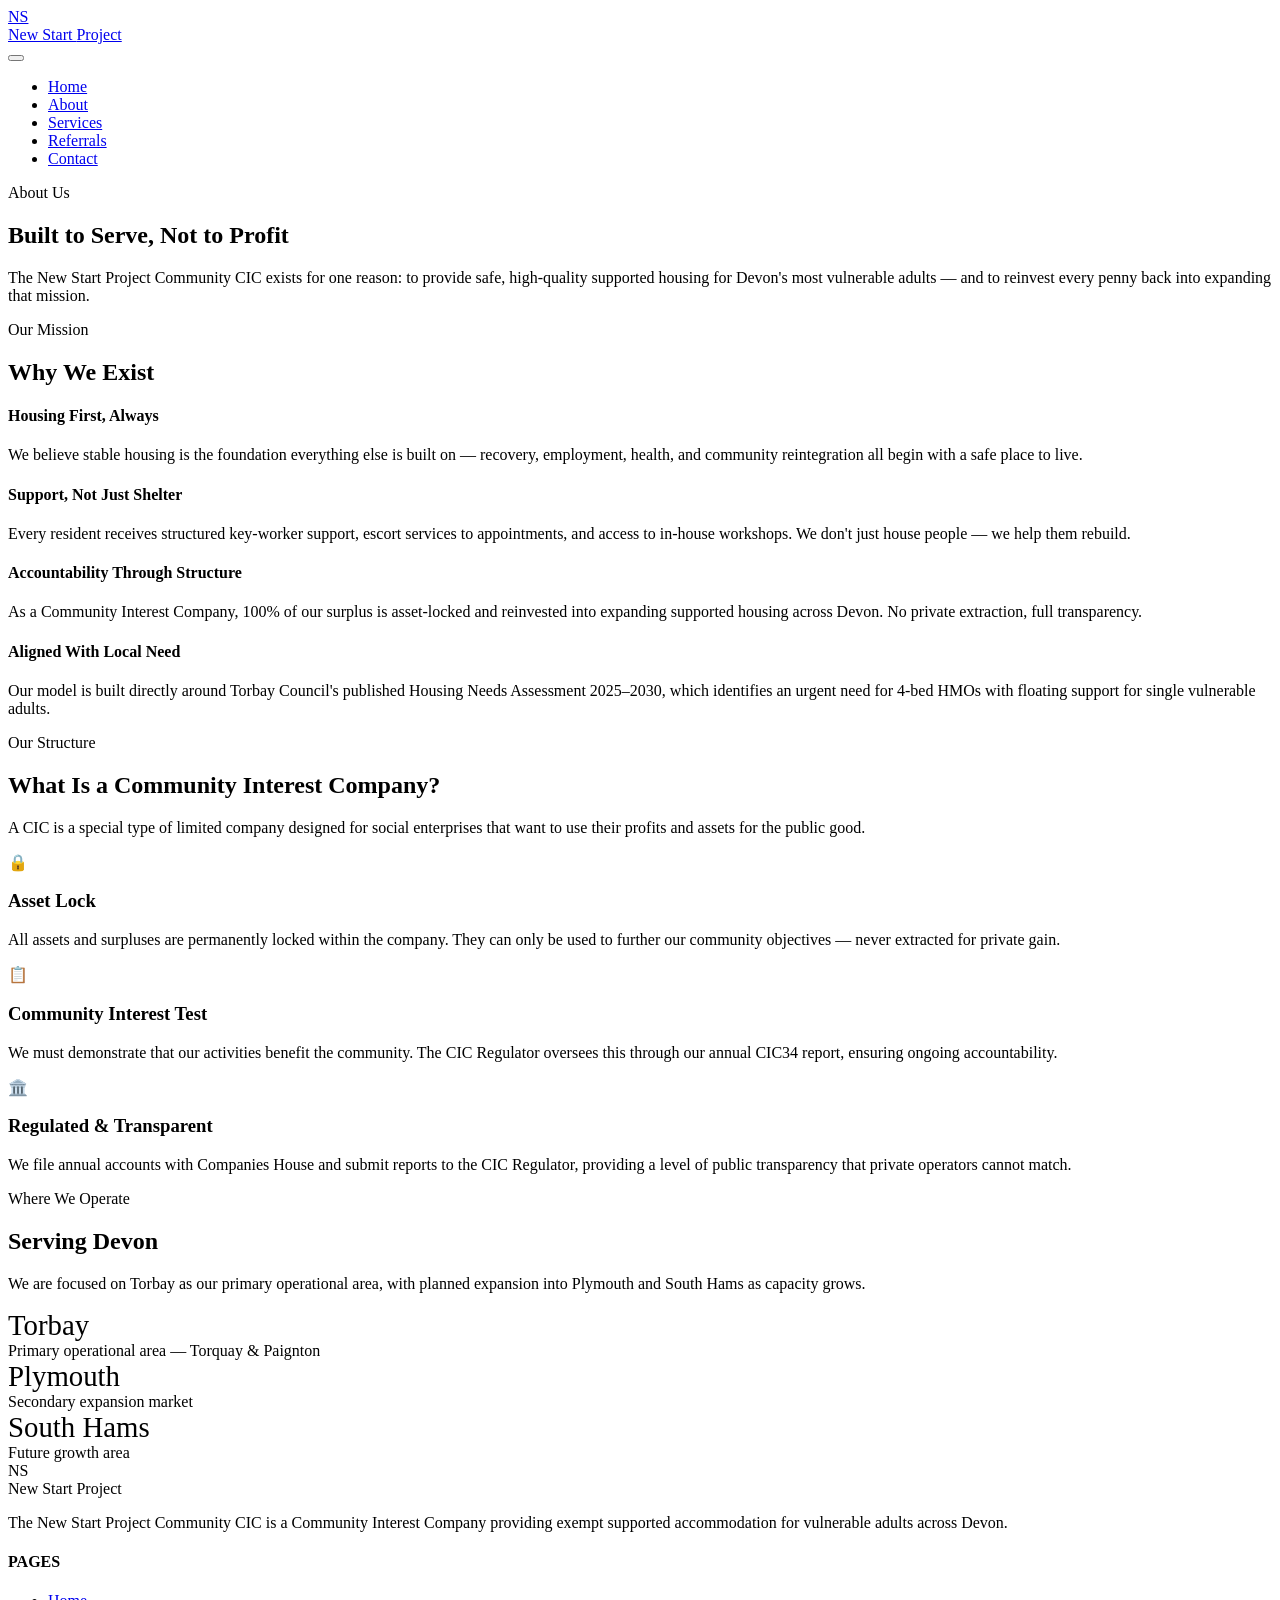
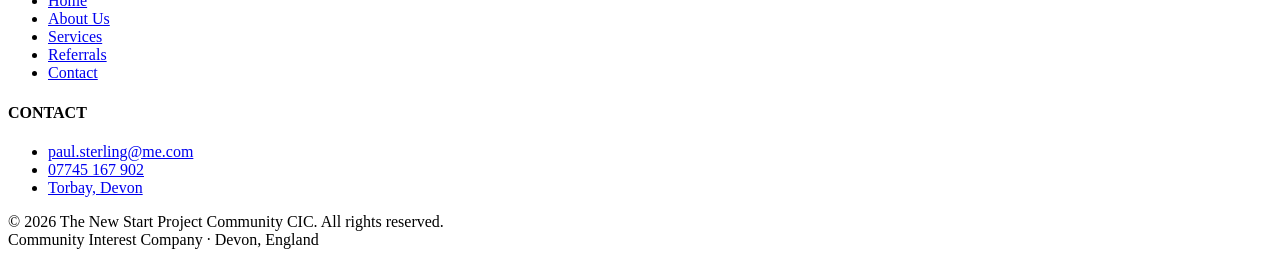
==== about.html @ faecfd9a "Add files via upload" ====
<!DOCTYPE html>
<html lang="en">
<head>
  <meta charset="UTF-8">
  <meta name="viewport" content="width=device-width, initial-scale=1.0">
  <title>About Us | The New Start Project Community CIC</title>
  <meta name="description" content="Learn about The New Start Project Community CIC — our mission, values, and commitment to providing supported housing for vulnerable adults in Devon.">
  <link rel="preconnect" href="https://fonts.googleapis.com">
  <link href="https://fonts.googleapis.com/css2?family=Inter:wght@400;500;600;700;800&display=swap" rel="stylesheet">
  <link rel="stylesheet" href="../css/style.css">
</head>
<body>

  <header>
    <div class="nav-container">
      <a href="../index.html" class="logo">
        <div class="logo-icon">NS</div>
        <div class="logo-text">New Start <span>Project</span></div>
      </a>
      <button class="nav-toggle" onclick="document.querySelector('nav ul').classList.toggle('open')" aria-label="Toggle menu">
        <span></span><span></span><span></span>
      </button>
      <nav>
        <ul>
          <li><a href="../index.html">Home</a></li>
          <li><a href="about.html" class="active">About</a></li>
          <li><a href="services.html">Services</a></li>
          <li><a href="referrals.html">Referrals</a></li>
          <li><a href="contact.html">Contact</a></li>
        </ul>
      </nav>
    </div>
  </header>

  <section class="hero">
    <div class="container">
      <div class="hero-badge">About Us</div>
      <h1>Built to Serve, <span>Not to Profit</span></h1>
      <p>The New Start Project Community CIC exists for one reason: to provide safe, high-quality supported housing for Devon's most vulnerable adults — and to reinvest every penny back into expanding that mission.</p>
    </div>
  </section>

  <!-- MISSION -->
  <section>
    <div class="container">
      <div class="section-header">
        <div class="section-label">Our Mission</div>
        <h2>Why We Exist</h2>
      </div>
      <div class="feature-list">
        <div class="feature">
          <div class="feature-marker"></div>
          <div>
            <h4>Housing First, Always</h4>
            <p>We believe stable housing is the foundation everything else is built on — recovery, employment, health, and community reintegration all begin with a safe place to live.</p>
          </div>
        </div>
        <div class="feature">
          <div class="feature-marker"></div>
          <div>
            <h4>Support, Not Just Shelter</h4>
            <p>Every resident receives structured key-worker support, escort services to appointments, and access to in-house workshops. We don't just house people — we help them rebuild.</p>
          </div>
        </div>
        <div class="feature">
          <div class="feature-marker"></div>
          <div>
            <h4>Accountability Through Structure</h4>
            <p>As a Community Interest Company, 100% of our surplus is asset-locked and reinvested into expanding supported housing across Devon. No private extraction, full transparency.</p>
          </div>
        </div>
        <div class="feature">
          <div class="feature-marker"></div>
          <div>
            <h4>Aligned With Local Need</h4>
            <p>Our model is built directly around Torbay Council's published Housing Needs Assessment 2025–2030, which identifies an urgent need for 4-bed HMOs with floating support for single vulnerable adults.</p>
          </div>
        </div>
      </div>
    </div>
  </section>

  <!-- CIC STRUCTURE -->
  <section>
    <div class="container">
      <div class="section-header">
        <div class="section-label">Our Structure</div>
        <h2>What Is a Community Interest Company?</h2>
        <p>A CIC is a special type of limited company designed for social enterprises that want to use their profits and assets for the public good.</p>
      </div>
      <div class="card-grid">
        <div class="card">
          <div class="card-icon">🔒</div>
          <h3>Asset Lock</h3>
          <p>All assets and surpluses are permanently locked within the company. They can only be used to further our community objectives — never extracted for private gain.</p>
        </div>
        <div class="card">
          <div class="card-icon">📋</div>
          <h3>Community Interest Test</h3>
          <p>We must demonstrate that our activities benefit the community. The CIC Regulator oversees this through our annual CIC34 report, ensuring ongoing accountability.</p>
        </div>
        <div class="card">
          <div class="card-icon">🏛️</div>
          <h3>Regulated &amp; Transparent</h3>
          <p>We file annual accounts with Companies House and submit reports to the CIC Regulator, providing a level of public transparency that private operators cannot match.</p>
        </div>
      </div>
    </div>
  </section>

  <!-- AREA -->
  <section>
    <div class="container">
      <div class="section-header">
        <div class="section-label">Where We Operate</div>
        <h2>Serving Devon</h2>
        <p>We are focused on Torbay as our primary operational area, with planned expansion into Plymouth and South Hams as capacity grows.</p>
      </div>
      <div class="stats-row">
        <div class="stat">
          <div class="stat-number" style="font-size: 1.8rem;">Torbay</div>
          <div class="stat-label">Primary operational area — Torquay &amp; Paignton</div>
        </div>
        <div class="stat">
          <div class="stat-number" style="font-size: 1.8rem;">Plymouth</div>
          <div class="stat-label">Secondary expansion market</div>
        </div>
        <div class="stat">
          <div class="stat-number" style="font-size: 1.8rem;">South Hams</div>
          <div class="stat-label">Future growth area</div>
        </div>
      </div>
    </div>
  </section>

  <footer>
    <div class="container">
      <div class="footer-grid">
        <div class="footer-brand">
          <div class="logo" style="margin-bottom: 0.5rem;">
            <div class="logo-icon">NS</div>
            <div class="logo-text">New Start <span>Project</span></div>
          </div>
          <p>The New Start Project Community CIC is a Community Interest Company providing exempt supported accommodation for vulnerable adults across Devon.</p>
        </div>
        <div>
          <h4>PAGES</h4>
          <ul>
            <li><a href="../index.html">Home</a></li>
            <li><a href="about.html">About Us</a></li>
            <li><a href="services.html">Services</a></li>
            <li><a href="referrals.html">Referrals</a></li>
            <li><a href="contact.html">Contact</a></li>
          </ul>
        </div>
        <div>
          <h4>CONTACT</h4>
          <ul>
            <li><a href="mailto:paul.sterling@me.com">paul.sterling@me.com</a></li>
            <li><a href="tel:07745167902">07745 167 902</a></li>
            <li><a href="#">Torbay, Devon</a></li>
          </ul>
        </div>
      </div>
      <div class="footer-bottom">
        <div>&copy; 2026 The New Start Project Community CIC. All rights reserved.</div>
        <div>Community Interest Company &middot; <span>Devon, England</span></div>
      </div>
    </div>
  </footer>

</body>
</html>
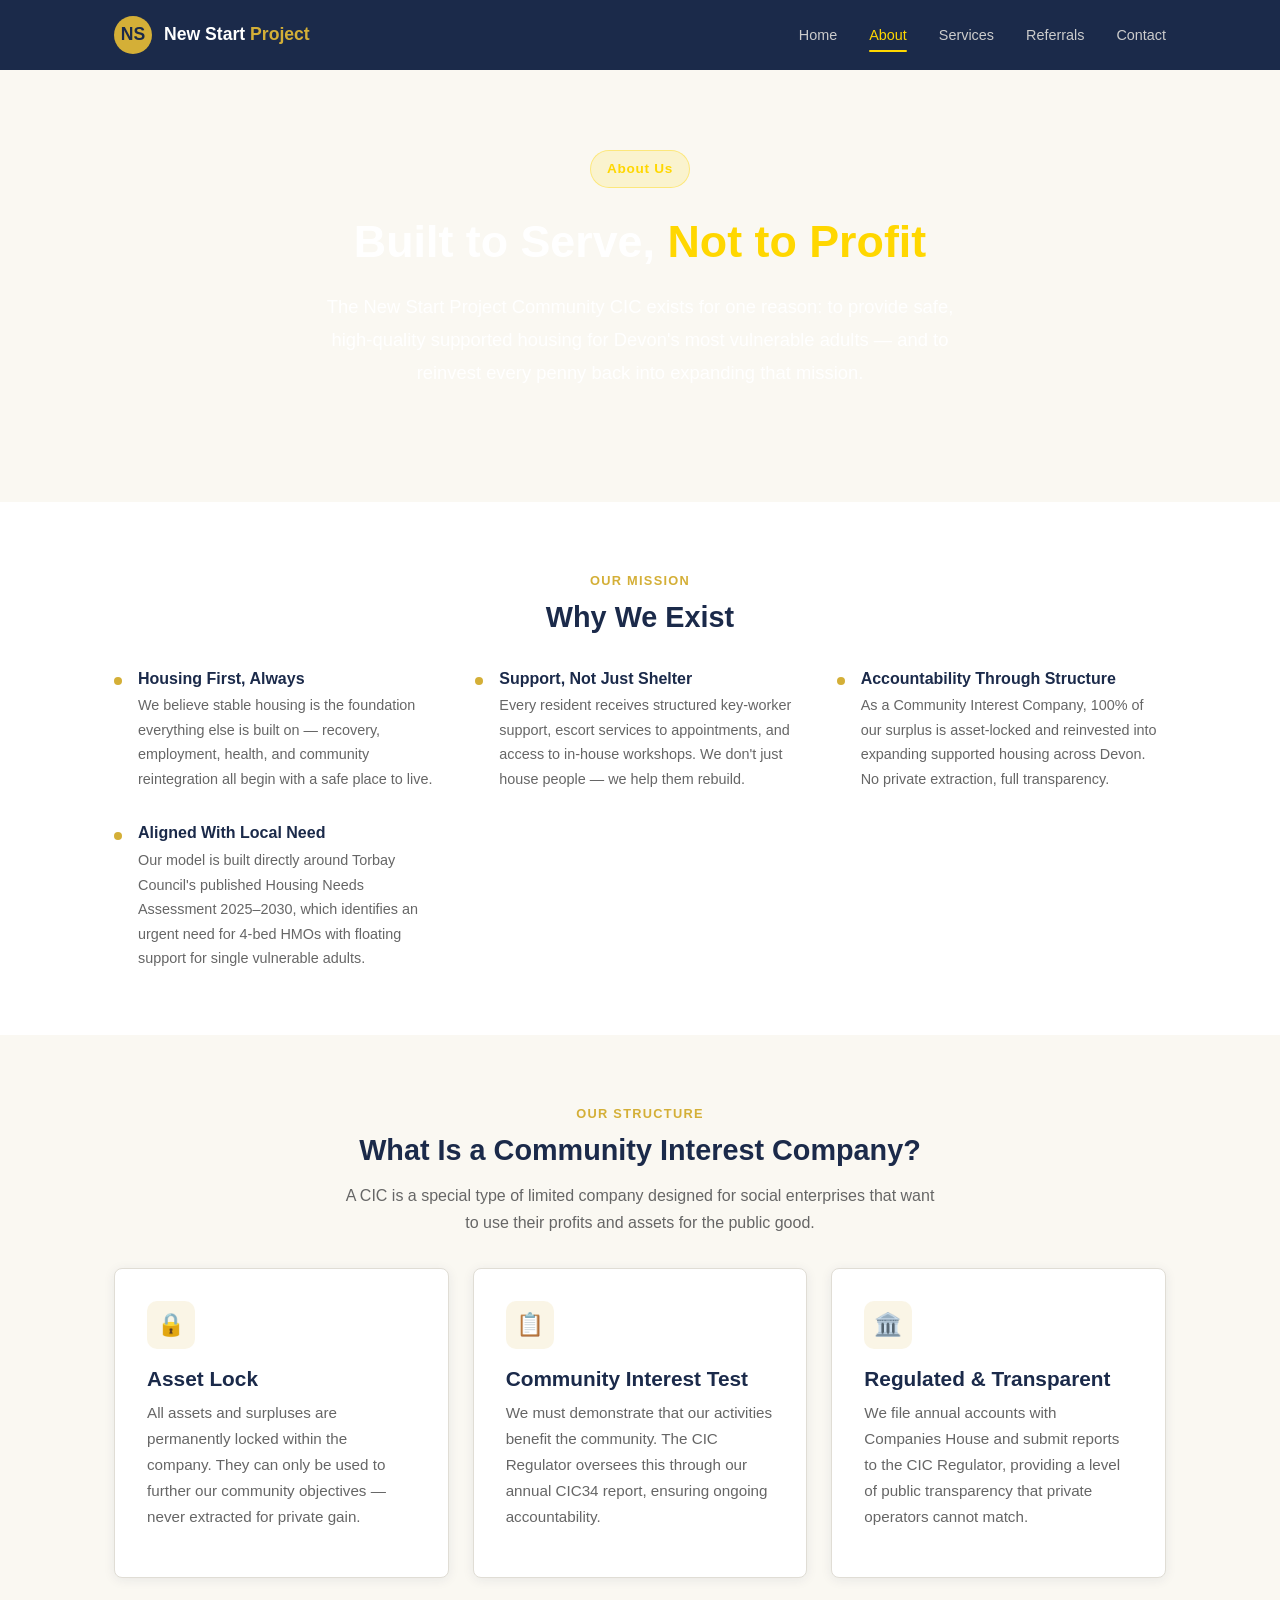
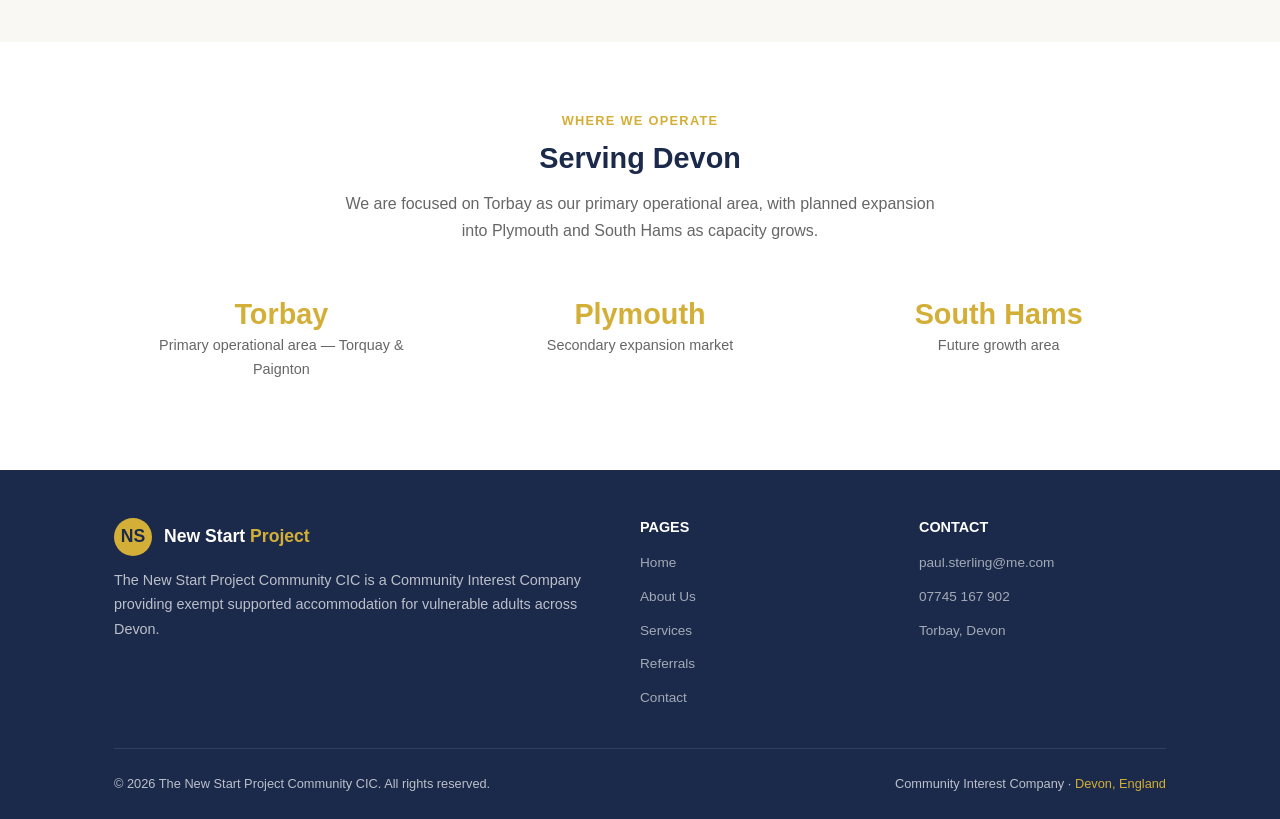
==== commit 221d329a: "Add files via upload" ====
--- a/about.html
+++ b/about.html
@@ -7,13 +7,13 @@
   <meta name="description" content="Learn about The New Start Project Community CIC — our mission, values, and commitment to providing supported housing for vulnerable adults in Devon.">
   <link rel="preconnect" href="https://fonts.googleapis.com">
   <link href="https://fonts.googleapis.com/css2?family=Inter:wght@400;500;600;700;800&display=swap" rel="stylesheet">
-  <link rel="stylesheet" href="../css/style.css">
+  <link rel="stylesheet" href="style.css">
 </head>
 <body>
 
   <header>
     <div class="nav-container">
-      <a href="../index.html" class="logo">
+      <a href="index.html" class="logo">
         <div class="logo-icon">NS</div>
         <div class="logo-text">New Start <span>Project</span></div>
       </a>
@@ -22,7 +22,7 @@
       </button>
       <nav>
         <ul>
-          <li><a href="../index.html">Home</a></li>
+          <li><a href="index.html">Home</a></li>
           <li><a href="about.html" class="active">About</a></li>
           <li><a href="services.html">Services</a></li>
           <li><a href="referrals.html">Referrals</a></li>
@@ -146,7 +146,7 @@
         <div>
           <h4>PAGES</h4>
           <ul>
-            <li><a href="../index.html">Home</a></li>
+            <li><a href="index.html">Home</a></li>
             <li><a href="about.html">About Us</a></li>
             <li><a href="services.html">Services</a></li>
             <li><a href="referrals.html">Referrals</a></li>
--- a/style.css
+++ b/style.css
@@ -0,0 +1,302 @@
+* { box-sizing: border-box; margin: 0; padding: 0; }
+html { scroll-behavior: smooth; }
+
+body {
+  font-family: 'Inter', -apple-system, BlinkMacSystemFont, 'Segoe UI', sans-serif;
+  color: #333333;
+  background: #FFFFFF;
+  line-height: 1.7;
+  font-size: 16px;
+}
+
+a { color: #D4AF37; text-decoration: none; }
+a:hover { color: #FFD700; }
+img { max-width: 100%; display: block; }
+
+h1, h2, h3, h4 { color: #1B2A4A; font-weight: 700; line-height: 1.3; }
+h1 { font-size: 2.5rem; margin-bottom: 1rem; }
+h2 { font-size: 1.8rem; margin-bottom: 0.75rem; }
+h3 { font-size: 1.3rem; margin-bottom: 0.5rem; }
+p { margin-bottom: 1rem; }
+
+.container { max-width: 1100px; margin: 0 auto; padding: 0 1.5rem; }
+section { padding: 4rem 0; }
+section:nth-child(even) { background: #FAF8F2; }
+
+header {
+  background: #1B2A4A;
+  position: sticky;
+  top: 0;
+  z-index: 100;
+}
+
+.nav-container {
+  max-width: 1100px;
+  margin: 0 auto;
+  padding: 0 1.5rem;
+  display: flex;
+  justify-content: space-between;
+  align-items: center;
+  height: 70px;
+}
+
+.logo { display: flex; align-items: center; gap: 0.75rem; text-decoration: none; }
+
+.logo-icon {
+  width: 38px;
+  height: 38px;
+  background: #D4AF37;
+  border-radius: 50%;
+  display: flex;
+  align-items: center;
+  justify-content: center;
+  font-weight: 800;
+  color: #1B2A4A;
+  font-size: 1.1rem;
+}
+
+.logo-text { color: #FFFFFF; font-weight: 700; font-size: 1.1rem; }
+.logo-text span { color: #D4AF37; }
+
+nav ul { list-style: none; display: flex; gap: 2rem; }
+nav a { color: #CCCCCC; font-size: 0.9rem; font-weight: 500; padding: 0.4rem 0; position: relative; }
+nav a:hover, nav a.active { color: #FFD700; }
+nav a.active::after {
+  content: '';
+  position: absolute;
+  bottom: -2px;
+  left: 0;
+  right: 0;
+  height: 2px;
+  background: #FFD700;
+  border-radius: 2px;
+}
+
+.nav-toggle { display: none; background: none; border: none; cursor: pointer; padding: 0.5rem; }
+.nav-toggle span { display: block; width: 24px; height: 2px; background: #FFFFFF; margin: 5px 0; }
+
+.hero {
+  background: #1B2A4A;
+  padding: 5rem 0;
+  text-align: center;
+}
+
+.hero h1 { color: #FFFFFF; font-size: 2.8rem; margin-bottom: 1.25rem; }
+.hero h1 span { color: #FFD700; }
+.hero p { font-size: 1.15rem; color: #FFFFFF; max-width: 650px; margin: 0 auto 2rem; line-height: 1.8; }
+
+.hero-badge {
+  display: inline-block;
+  background: rgba(255, 215, 0, 0.15);
+  border: 1px solid rgba(255, 215, 0, 0.4);
+  color: #FFD700;
+  font-size: 0.85rem;
+  font-weight: 600;
+  padding: 0.4rem 1rem;
+  border-radius: 50px;
+  margin-bottom: 1.5rem;
+  letter-spacing: 0.05em;
+}
+
+.btn {
+  display: inline-block;
+  padding: 0.75rem 1.75rem;
+  border-radius: 8px;
+  font-weight: 600;
+  font-size: 0.95rem;
+  cursor: pointer;
+  border: none;
+  text-decoration: none;
+}
+
+.btn-primary { background: #D4AF37; color: #1B2A4A; }
+.btn-primary:hover { background: #FFD700; color: #1B2A4A; }
+.btn-outline { background: transparent; color: #FFFFFF; border: 2px solid #FFFFFF; }
+.btn-outline:hover { border-color: #FFD700; color: #FFD700; }
+.btn-group { display: flex; gap: 1rem; justify-content: center; flex-wrap: wrap; }
+
+.card-grid {
+  display: grid;
+  grid-template-columns: repeat(auto-fit, minmax(300px, 1fr));
+  gap: 1.5rem;
+  margin-top: 2rem;
+}
+
+.card {
+  background: #FFFFFF;
+  border-radius: 8px;
+  padding: 2rem;
+  box-shadow: 0 2px 12px rgba(27, 42, 74, 0.08);
+  border: 1px solid #E0DDD5;
+  transition: transform 0.3s ease, box-shadow 0.3s ease;
+}
+
+.card:hover { transform: translateY(-3px); box-shadow: 0 8px 24px rgba(27, 42, 74, 0.12); }
+
+.card-icon {
+  width: 48px;
+  height: 48px;
+  background: rgba(212, 175, 55, 0.12);
+  border-radius: 10px;
+  display: flex;
+  align-items: center;
+  justify-content: center;
+  margin-bottom: 1rem;
+  font-size: 1.4rem;
+}
+
+.card p { color: #666666; font-size: 0.95rem; }
+
+.stats-row {
+  display: grid;
+  grid-template-columns: repeat(auto-fit, minmax(200px, 1fr));
+  gap: 1.5rem;
+  margin-top: 2rem;
+}
+
+.stat { text-align: center; padding: 1.5rem; }
+.stat-number { font-size: 2.5rem; font-weight: 800; color: #D4AF37; line-height: 1; margin-bottom: 0.25rem; }
+.stat-label { color: #666666; font-size: 0.9rem; }
+
+.section-header { text-align: center; max-width: 600px; margin: 0 auto 2rem; }
+.section-header p { color: #666666; }
+.section-label {
+  display: inline-block;
+  font-size: 0.8rem;
+  font-weight: 700;
+  color: #D4AF37;
+  letter-spacing: 0.1em;
+  text-transform: uppercase;
+  margin-bottom: 0.5rem;
+}
+
+.feature-list {
+  display: grid;
+  grid-template-columns: repeat(auto-fit, minmax(280px, 1fr));
+  gap: 2rem;
+  margin-top: 2rem;
+}
+
+.feature { display: flex; gap: 1rem; }
+.feature-marker { flex-shrink: 0; width: 8px; height: 8px; background: #D4AF37; border-radius: 50%; margin-top: 0.55rem; }
+.feature h4 { font-size: 1rem; margin-bottom: 0.25rem; }
+.feature p { color: #666666; font-size: 0.9rem; margin: 0; }
+
+.process-steps {
+  display: grid;
+  grid-template-columns: repeat(auto-fit, minmax(220px, 1fr));
+  gap: 1.5rem;
+  margin-top: 2rem;
+}
+
+.step { text-align: center; padding: 1.5rem; }
+.step-number {
+  width: 44px;
+  height: 44px;
+  background: #1B2A4A;
+  color: #FFD700;
+  border-radius: 50%;
+  display: flex;
+  align-items: center;
+  justify-content: center;
+  font-weight: 800;
+  font-size: 1.1rem;
+  margin: 0 auto 1rem;
+}
+
+.step p { color: #666666; font-size: 0.9rem; }
+
+.contact-grid { display: grid; grid-template-columns: 1fr 1fr; gap: 2rem; margin-top: 2rem; }
+.contact-info-block { display: flex; gap: 1rem; margin-bottom: 1.5rem; }
+.contact-icon {
+  flex-shrink: 0;
+  width: 44px;
+  height: 44px;
+  background: rgba(212, 175, 55, 0.12);
+  border-radius: 10px;
+  display: flex;
+  align-items: center;
+  justify-content: center;
+  font-size: 1.2rem;
+}
+
+.contact-info-block h4 { font-size: 0.95rem; margin-bottom: 0.15rem; }
+.contact-info-block p { color: #666666; font-size: 0.9rem; margin: 0; }
+
+.contact-form input,
+.contact-form textarea,
+.contact-form select {
+  width: 100%;
+  padding: 0.75rem 1rem;
+  border: 1px solid #E0DDD5;
+  border-radius: 8px;
+  font-family: inherit;
+  font-size: 0.95rem;
+  margin-bottom: 1rem;
+  background: #FFFFFF;
+}
+
+.contact-form input:focus,
+.contact-form textarea:focus,
+.contact-form select:focus { outline: none; border-color: #D4AF37; }
+.contact-form textarea { min-height: 120px; resize: vertical; }
+
+footer {
+  background: #1B2A4A;
+  color: rgba(255,255,255,0.7);
+  padding: 3rem 0 1.5rem;
+}
+
+.footer-grid { display: grid; grid-template-columns: 2fr 1fr 1fr; gap: 2rem; margin-bottom: 2rem; }
+.footer-brand p { font-size: 0.9rem; margin-top: 0.75rem; line-height: 1.7; }
+footer h4 { color: #FFFFFF; font-size: 0.9rem; margin-bottom: 0.75rem; }
+footer ul { list-style: none; }
+footer li { margin-bottom: 0.4rem; }
+footer li a { color: rgba(255,255,255,0.6); font-size: 0.85rem; }
+footer li a:hover { color: #FFD700; }
+.footer-bottom {
+  border-top: 1px solid rgba(255,255,255,0.1);
+  padding-top: 1.5rem;
+  display: flex;
+  justify-content: space-between;
+  font-size: 0.8rem;
+}
+
+.footer-bottom span { color: #D4AF37; }
+
+.cic-badge {
+  display: inline-flex;
+  align-items: center;
+  gap: 0.4rem;
+  background: rgba(212, 175, 55, 0.1);
+  border: 1px solid rgba(212, 175, 55, 0.25);
+  color: #D4AF37;
+  padding: 0.3rem 0.8rem;
+  border-radius: 50px;
+  font-size: 0.75rem;
+  font-weight: 600;
+}
+
+@media (max-width: 768px) {
+  h1 { font-size: 2rem; }
+  .hero h1 { font-size: 2.2rem; }
+  .hero { padding: 3.5rem 0; }
+  section { padding: 3rem 0; }
+  .nav-toggle { display: block; }
+  nav ul {
+    display: none;
+    position: absolute;
+    top: 70px;
+    left: 0;
+    right: 0;
+    background: #1B2A4A;
+    flex-direction: column;
+    padding: 1rem 1.5rem 1.5rem;
+    gap: 0.5rem;
+    border-top: 1px solid rgba(255,255,255,0.1);
+  }
+  nav ul.open { display: flex; }
+  .contact-grid { grid-template-columns: 1fr; }
+  .footer-grid { grid-template-columns: 1fr; }
+  .footer-bottom { flex-direction: column; gap: 0.5rem; }
+}
